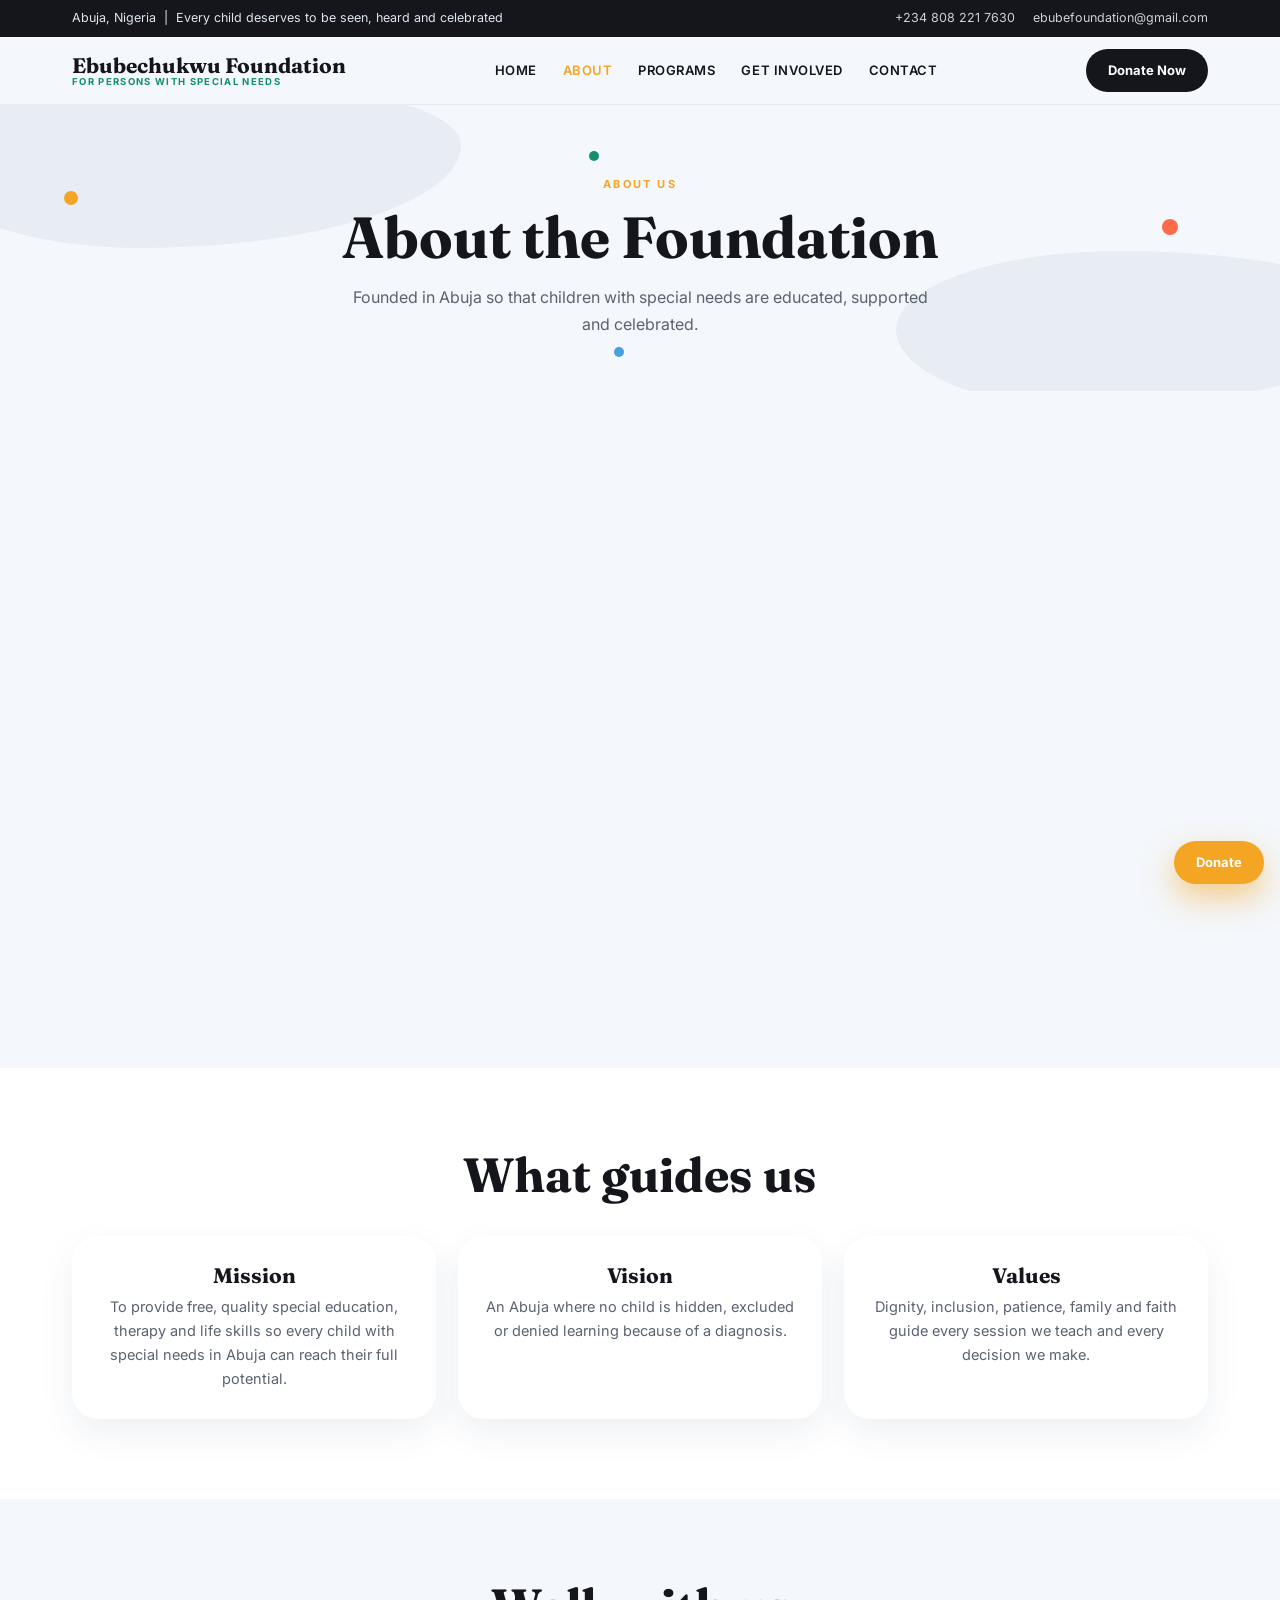
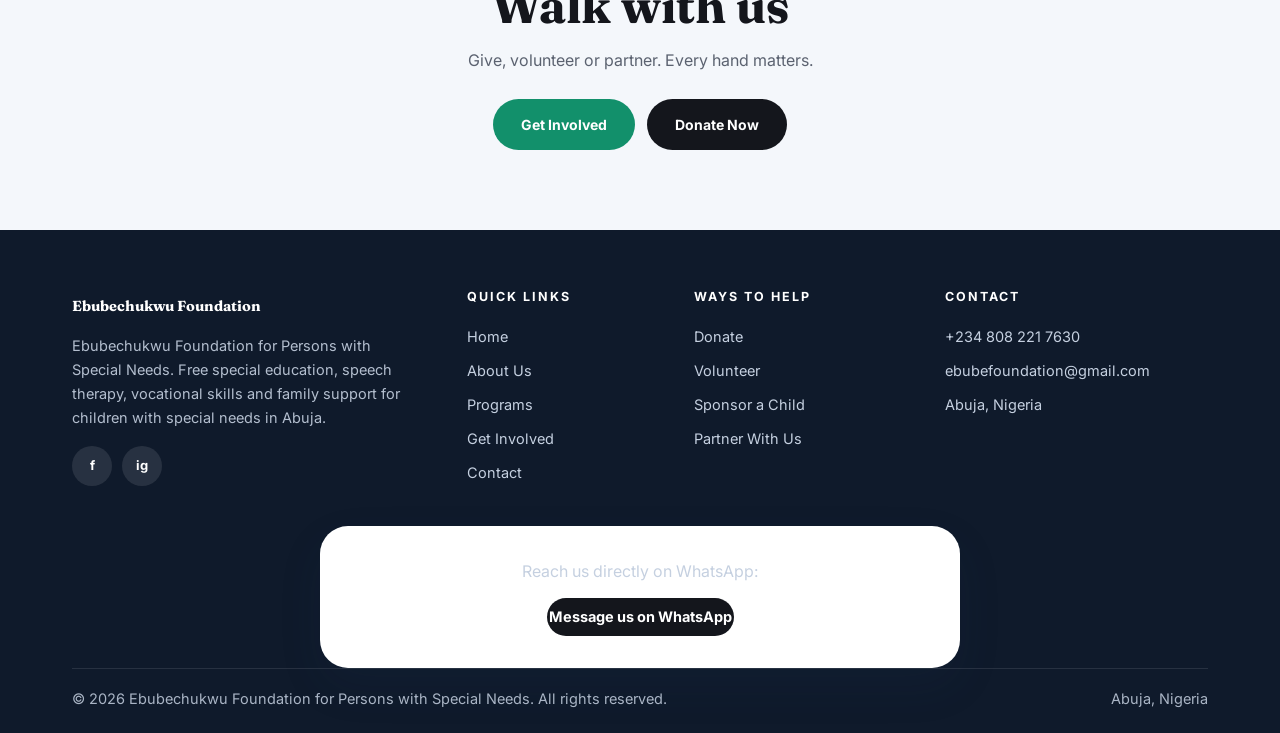
==== about.html @ 906044d1 "Ebubechukwu Foundation website (Gainlove style)" ====
<!DOCTYPE html><html lang="en"><head><meta charset="UTF-8"><meta name="viewport" content="width=device-width,initial-scale=1"><title>About | Ebubechukwu Foundation</title>
<meta name="description" content="Ebubechukwu Foundation for Persons with Special Needs, Abuja. Free special education, speech therapy, vocational skills and family support for children with special needs.">
<link rel="preconnect" href="https://fonts.googleapis.com"><link rel="preconnect" href="https://fonts.gstatic.com" crossorigin>
<link href="https://fonts.googleapis.com/css2?family=Fraunces:opsz,wght@9..144,600;9..144,700&family=Inter:wght@400;500;600;700&display=swap" rel="stylesheet">
<link rel="stylesheet" href="styles.css"></head><body>
<div class="topbar"><div class="wrap"><span>Abuja, Nigeria &nbsp;|&nbsp; Every child deserves to be seen, heard and celebrated</span><span class="t-r"><a href="tel:+2348082217630">+234 808 221 7630</a><a href="mailto:ebubefoundation@gmail.com">ebubefoundation@gmail.com</a></span></div></div>
<nav class="nav"><div class="nav-in"><a class="brand" href="index.html"><span>Ebubechukwu Foundation</span><span>FOR PERSONS WITH SPECIAL NEEDS</span></a>
<div class="menu"><a href="index.html">Home</a>
<a href="about.html" class="on">About</a>
<a href="programs.html">Programs</a>
<a href="get-involved.html">Get Involved</a>
<a href="contact.html">Contact</a></div><a class="btn btn-dk sm nav-cta" href="donate.html">Donate Now</a><button class="burger" aria-label="Menu"><span></span><span></span><span></span></button></div></nav>

<section class="phead"><div class="bgmap"><i style="left:-6%;top:-10%;width:42%;height:60%"></i><i style="right:-8%;bottom:-6%;width:38%;height:55%"></i></div><span class="dot" style="left:5%;top:30%;width:14px;height:14px;background:var(--orange)"></span><span class="dot" style="left:46%;top:16%;width:10px;height:10px;background:var(--green)"></span><span class="dot" style="right:8%;top:40%;width:16px;height:16px;background:#ff6b4a"></span><span class="dot" style="left:48%;bottom:12%;width:10px;height:10px;background:var(--blue)"></span><div class="wrap" style="position:relative;z-index:2"><span class="kicker">ABOUT US</span><h1>About the Foundation</h1><p>Founded in Abuja so that children with special needs are educated, supported and celebrated.</p></div></section>
<section class="sec"><div class="wrap split">
<img class="rd reveal" src="assets/classroom.jpg" alt="Inclusive classroom in Abuja">
<div class="reveal"><h2 class="h2">Our Story</h2>
<p>Ebubechukwu Foundation for Persons with Special Needs began with a simple conviction: every child carries God-given ability, and disability does not diminish worth. Today the foundation provides free special education, speech and language therapy, vocational skills training and family counseling in Abuja for children with autism, Down syndrome, cerebral palsy and learning disabilities.</p>
<p>It also recruits and trains shadow teachers so children can learn alongside their peers, and stands with parents who often carry the weight alone.</p></div>
</div></section>
<section class="sec white"><div class="wrap center"><h2 class="h2">What guides us</h2>
<div class="cards3">
<div class="card"><h3>Mission</h3><p>To provide free, quality special education, therapy and life skills so every child with special needs in Abuja can reach their full potential.</p></div>
<div class="card"><h3>Vision</h3><p>An Abuja where no child is hidden, excluded or denied learning because of a diagnosis.</p></div>
<div class="card"><h3>Values</h3><p>Dignity, inclusion, patience, family and faith guide every session we teach and every decision we make.</p></div>
</div></div></section>
<section class="sec"><div class="wrap center"><h2 class="h2">Walk with us</h2><p class="lead">Give, volunteer or partner. Every hand matters.</p><div class="welcome"><div class="btns"><a class="btn btn-gr" href="get-involved.html">Get Involved</a><a class="btn btn-dk" href="donate.html">Donate Now</a></div></div></div></section>
<footer class="footer"><div class="wrap"><div class="f-grid">
<div class="f-brand"><span class="f-logo">Ebubechukwu Foundation</span><p>Ebubechukwu Foundation for Persons with Special Needs. Free special education, speech therapy, vocational skills and family support for children with special needs in Abuja.</p><div class="soc"><a href="https://www.facebook.com/p/Ebubechukwu-Foundation-for-Persons-with-Special-Needs-61567917706664/" aria-label="Facebook">f</a><a href="https://www.instagram.com/ebubechukwu.foundation/" aria-label="Instagram">ig</a></div></div>
<div><h4>QUICK LINKS</h4><a href="index.html">Home</a><a href="about.html">About Us</a><a href="programs.html">Programs</a><a href="get-involved.html">Get Involved</a><a href="contact.html">Contact</a></div>
<div><h4>WAYS TO HELP</h4><a href="donate.html">Donate</a><a href="get-involved.html">Volunteer</a><a href="donate.html">Sponsor a Child</a><a href="get-involved.html">Partner With Us</a></div>
<div><h4>CONTACT</h4><a href="tel:+2348082217630">+234 808 221 7630</a><a href="mailto:ebubefoundation@gmail.com">ebubefoundation@gmail.com</a><span>Abuja, Nigeria</span></div>
</div>
<div class="panel" style="text-align:center"><p style="margin-bottom:14px">Reach us directly on WhatsApp:</p><a class="btn btn-dk" style="display:inline-block" href="https://wa.me/2348082217630?text=Hello%20Ebubechukwu%20Foundation%2C%20I%20want%20to%20reach%20you%20about%20form-name" target="_blank" rel="noopener">Message us on WhatsApp</a></div>
<div class="f-bottom"><span>&copy; 2026 Ebubechukwu Foundation for Persons with Special Needs. All rights reserved.</span><span>Abuja, Nigeria</span></div></div></footer>
<a class="btn btn-or sm fdonate" href="donate.html">Donate</a>
<script src="app.js"></script></body></html>
---- styles.css ----
:root{--bg:#f4f7fb;--ink:#14161c;--mute:#5b6270;--green:#12906b;--orange:#f5a524;--blue:#4a9fe0;--card:#fff;--line:#e6ebf2}
*{box-sizing:border-box;margin:0;padding:0}
html{scroll-behavior:smooth}
body{font-family:'Inter',system-ui,-apple-system,Segoe UI,sans-serif;color:var(--ink);background:var(--bg);line-height:1.65;-webkit-text-size-adjust:100%;overflow-x:hidden}
h1,h2,h3,h4{font-family:'Fraunces',Georgia,serif;font-weight:700;line-height:1.12;color:var(--ink)}
img{max-width:100%;display:block}
a{color:inherit;text-decoration:none}
.wrap{max-width:1180px;margin:0 auto;padding:0 22px}

/* decorative world-map blobs + dots */
.bgmap{position:absolute;inset:0;overflow:hidden;pointer-events:none;z-index:0}
.bgmap i{position:absolute;background:#e8edf4;border-radius:46% 54% 60% 40%/50% 40% 60% 50%}
.dot{position:absolute;border-radius:50%;z-index:1}

/* buttons */
.btn{display:inline-flex;align-items:center;justify-content:center;gap:8px;padding:12px 26px;border-radius:999px;font-weight:700;font-size:14px;border:2px solid transparent;cursor:pointer;transition:.2s;font-family:inherit;white-space:nowrap}
.btn-dk{background:var(--ink);color:#fff}.btn-dk:hover{background:#2b303b;transform:translateY(-2px)}
.btn-gr{background:var(--green);color:#fff}.btn-gr:hover{background:#0d7a5a;transform:translateY(-2px)}
.btn-or{background:var(--orange);color:#fff}.btn-or:hover{background:#e0931a;transform:translateY(-2px)}
.btn-ol{border-color:var(--ink);color:var(--ink);background:transparent}.btn-ol:hover{background:var(--ink);color:#fff}
.btn.sm{padding:9px 20px;font-size:13px}

/* top contact bar + nav */
.topbar{background:var(--ink);color:#dfe4ee;font-size:12.5px;padding:8px 0}
.topbar .wrap{display:flex;justify-content:space-between;gap:14px;flex-wrap:wrap}
.topbar a{margin-left:18px;opacity:.9}.topbar a:hover{color:var(--orange)}
.nav{position:sticky;top:0;z-index:60;background:rgba(250,250,250,.96);backdrop-filter:blur(8px);border-bottom:1px solid rgba(20,40,70,.08);position:sticky;top:0;z-index:60;background:rgba(244,247,251,.94);backdrop-filter:blur(10px);border-bottom:1px solid var(--line)}
.nav-in{max-width:1180px;margin:0 auto;display:flex;align-items:center;justify-content:space-between;gap:16px;padding:12px 22px}
.brand{display:flex;flex-direction:column;line-height:1.1}
.brand span:first-child{font-family:'Fraunces',serif;font-weight:700;font-size:21px;color:var(--ink)}
.brand span:last-child{font-size:9.5px;letter-spacing:.14em;color:var(--green);font-weight:700}
.menu{display:flex;gap:26px;align-items:center}
.menu a{font-weight:600;font-size:13px;letter-spacing:.04em;text-transform:uppercase;position:relative;padding:4px 0}
.menu a.on,.menu a:hover{color:var(--orange)}
.burger{display:none;background:none;border:0;width:44px;height:44px;cursor:pointer}
.burger span{display:block;width:24px;height:2.5px;background:var(--ink);margin:5px auto;border-radius:2px;transition:.25s}
.burger.open span:nth-child(1){transform:translateY(7.5px) rotate(45deg)}
.burger.open span:nth-child(2){opacity:0}
.burger.open span:nth-child(3){transform:translateY(-7.5px) rotate(-45deg)}

/* HERO: slanted photo strips */
.hero{position:relative;padding:56px 0 60px;overflow:hidden}
.hero .wrap{position:relative;z-index:2;display:grid;grid-template-columns:1fr 1fr;gap:30px;align-items:center}
.hero .wrap>*{min-width:0}
.hero h1{font-size:clamp(40px,6vw,72px);letter-spacing:-.01em;margin-bottom:22px}
.hero p{color:var(--mute);font-size:16px;max-width:430px;margin-bottom:28px}
.strips{position:relative;height:400px;overflow:hidden}
.strip{position:absolute;width:132px;height:350px;border-radius:80px;overflow:hidden;transform:rotate(28deg);box-shadow:0 20px 40px rgba(20,40,70,.18);border:5px solid #fff}
.strip img{width:200%;height:100%;object-fit:cover;transform:rotate(-28deg) scale(1.35)}
.strip:nth-child(1){left:2%;top:30px}
.strip:nth-child(2){left:26%;top:0;height:390px}
.strip:nth-child(3){left:50%;top:24px}
.strip:nth-child(4){left:74%;top:50px;height:340px}

/* sections */
.sec{padding:80px 0;position:relative}
.sec.white{background:#fff}
.center{text-align:center}
.kicker{display:block;font-size:11px;font-weight:700;letter-spacing:.2em;text-transform:uppercase;color:var(--orange);margin-bottom:12px}
.h2{font-size:clamp(30px,4.4vw,48px);margin-bottom:14px}
.lead{color:var(--mute);font-size:16px;max-width:640px;margin:0 auto 10px}
.left .lead{margin-left:0}

/* programs: rounded cards with black pill */
.cards{display:grid;grid-template-columns:repeat(3,1fr);gap:26px;margin-top:44px}
.pcard{background:var(--card);border-radius:28px;overflow:hidden;box-shadow:0 18px 44px rgba(30,60,100,.1);text-align:center;transition:.25s;display:flex;flex-direction:column}
.pcard:hover{transform:translateY(-6px);box-shadow:0 26px 54px rgba(30,60,100,.16)}
.pcard .ph{aspect-ratio:4/3;overflow:hidden;margin:12px 12px 0;border-radius:22px}
.pcard .ph img{width:100%;height:100%;object-fit:cover;transition:.5s}
.pcard:hover .ph img{transform:scale(1.06)}
.pcard .bd{padding:22px 22px 28px;flex:1;display:flex;flex-direction:column;align-items:center}
.pcard h3{font-size:21px;margin-bottom:10px}
.pcard p{color:var(--mute);font-size:14.5px;margin-bottom:18px;flex:1}

/* welcome block */
.welcome{text-align:center;position:relative}
.welcome .btns{display:flex;gap:12px;justify-content:center;margin-top:26px;flex-wrap:wrap}

/* story: circle photo cluster */
.story{display:grid;grid-template-columns:1fr 1fr;gap:56px;align-items:center}
.cluster{position:relative;aspect-ratio:1;max-width:480px;margin:0 auto;width:100%}
.cluster .c1{position:absolute;left:4%;top:8%;width:76%;aspect-ratio:1;border-radius:50%;overflow:hidden;border:7px solid #fff;box-shadow:0 24px 50px rgba(20,40,70,.2)}
.cluster .c2{position:absolute;right:0;top:0;width:34%;aspect-ratio:1;border-radius:50%;overflow:hidden;border:6px solid #fff;box-shadow:0 18px 40px rgba(20,40,70,.2)}
.cluster .c3{position:absolute;left:-2%;bottom:6%;width:26%;aspect-ratio:1;border-radius:50%;overflow:hidden;border:6px solid #fff;box-shadow:0 18px 40px rgba(20,40,70,.2)}
.cluster img{width:100%;height:100%;object-fit:cover}
.story h2{font-size:clamp(28px,3.6vw,40px);margin-bottom:14px}
.story h5{font-size:14px;margin:10px 0 8px}
.story p{color:var(--mute);font-size:15px;margin-bottom:12px}
.link{font-weight:700;color:var(--orange);font-size:14px}

/* give: tabs + big photo */
.give{display:grid;grid-template-columns:1fr 1.1fr;gap:40px;align-items:stretch}
.give>*{min-width:0}
.give .photo{border-radius:30px;overflow:hidden;min-height:340px}
.give .photo img{width:100%;height:100%;object-fit:cover}
.tabsbox{background:#fff;border-radius:26px;padding:26px;box-shadow:0 18px 44px rgba(30,60,100,.1)}
.tabs{display:flex;gap:6px;border-bottom:1px solid var(--line);margin-bottom:20px;overflow-x:auto}
.tab{background:none;border:0;padding:10px 16px;font-weight:700;font-size:13px;color:var(--mute);cursor:pointer;font-family:inherit;border-bottom:3px solid transparent;white-space:nowrap}
.tab.on{color:var(--orange);border-color:var(--orange)}
.tabpane{display:none}.tabpane.on{display:block}
.tabpane h3{font-size:22px;margin-bottom:8px}
.tabpane p{color:var(--mute);font-size:14.5px;margin-bottom:16px}

/* donate strip (from Alone reference) */
.donate{background:linear-gradient(135deg,var(--orange),#ffbf4a);border-radius:30px;padding:30px;display:grid;grid-template-columns:1fr 2fr;gap:24px;align-items:center;box-shadow:0 24px 50px rgba(245,165,36,.35)}
.donate h3{color:#fff;font-size:26px;margin-bottom:4px}
.donate p{color:#fff6e4;font-size:14px}
.amts{display:flex;gap:10px;flex-wrap:wrap}
.amt{border:2px solid #fff;color:#fff;border-radius:999px;padding:9px 20px;font-weight:700;font-size:14px;cursor:pointer;background:transparent;font-family:inherit}
.amt.on,.amt:hover{background:#fff;color:var(--orange)}
.dline{display:flex;gap:10px;margin-top:12px}
.dline input{flex:1;min-width:0;border:0;border-radius:999px;padding:13px 20px;font-size:16px;font-family:inherit}

/* stats */
.stats{display:grid;grid-template-columns:repeat(4,1fr);gap:18px;margin-top:40px}
.stat{background:#fff;border-radius:24px;padding:26px 14px;text-align:center;box-shadow:0 14px 34px rgba(30,60,100,.08)}
.stat b{display:block;font-family:'Fraunces',serif;font-size:30px;color:var(--green)}
.stat span{font-size:13.5px;color:var(--mute)}

/* page header */
.phead{padding:70px 0 54px;text-align:center;position:relative;overflow:hidden}
.phead h1{font-size:clamp(34px,5.4vw,58px)}
.phead p{color:var(--mute);max-width:600px;margin:14px auto 0}

/* two-col content */
.split{display:grid;grid-template-columns:1fr 1fr;gap:50px;align-items:center}
.split img.rd{border-radius:30px;width:100%;aspect-ratio:1.05;object-fit:cover;box-shadow:0 24px 50px rgba(20,40,70,.16)}
.split p{color:var(--mute);margin-bottom:14px}
.cards3{display:grid;grid-template-columns:repeat(3,1fr);gap:22px;margin-top:34px}
.card{background:#fff;border-radius:26px;padding:28px 24px;box-shadow:0 14px 34px rgba(30,60,100,.08)}
.card h3{font-size:21px;margin-bottom:8px}.card p{color:var(--mute);font-size:14.5px}

/* program list */
.plist{display:grid;gap:22px;margin-top:30px}
.prow{display:grid;grid-template-columns:260px 1fr;gap:26px;background:#fff;border-radius:28px;padding:16px;box-shadow:0 14px 34px rgba(30,60,100,.08);align-items:center}
.prow.noimg{grid-template-columns:1fr;padding:26px 30px}
.prow .ph{border-radius:22px;overflow:hidden;aspect-ratio:4/3}.prow .ph img{width:100%;height:100%;object-fit:cover}
.prow h3{font-size:22px;margin-bottom:8px}.prow p{color:var(--mute);font-size:15px}

/* forms */
.panel{background:#fff;border-radius:28px;padding:32px;box-shadow:0 18px 44px rgba(30,60,100,.1);max-width:640px;margin:0 auto}
.form{display:grid;gap:14px}
.form label{font-weight:600;font-size:13.5px;display:block}
.form input,.form select,.form textarea{width:100%;border:2px solid var(--line);border-radius:16px;padding:13px 15px;font-size:16px;font-family:inherit;background:#fff;margin-top:5px}
.form input:focus,.form select:focus,.form textarea:focus{outline:0;border-color:var(--orange)}
.micro{text-align:center;color:var(--mute);font-size:14px;margin-top:18px}
.micro a{color:var(--green);font-weight:600}

/* footer */
.footer{background:#0f1a2b;color:#c5d0e0;padding-top:60px;margin-top:0}
.f-grid{display:grid;grid-template-columns:1.5fr .8fr .9fr 1.1fr;gap:36px;padding-bottom:36px}
.footer h4{font-family:'Inter',sans-serif;color:#fff;font-size:12.5px;letter-spacing:.16em;margin-bottom:16px}
.footer a,.footer span{display:block;padding:5px 0;font-size:14.5px}
.footer a:hover{color:var(--orange)}
.f-logo{font-family:'Fraunces',serif;font-weight:700;font-size:24px;color:#fff;display:block;margin-bottom:10px}
.f-brand p{font-size:14.5px;opacity:.9;max-width:340px}
.soc{display:flex;gap:10px;margin-top:16px}
.soc a{width:40px;height:40px;border-radius:50%;background:rgba(255,255,255,.1);display:grid;place-items:center;padding:0;font-weight:700;font-size:13px;color:#fff}
.soc a:hover{background:var(--orange);color:#fff}
.f-news{display:flex;gap:8px;align-items:center;border-top:1px solid rgba(255,255,255,.12);padding:22px 0;flex-wrap:wrap}
.f-news p{flex:1 1 200px;color:#fff;font-weight:600;font-size:14.5px}
.f-news input{flex:1 1 220px;min-width:0;border:0;border-radius:999px;padding:12px 18px;font-size:14px;font-family:inherit}
.f-news button{border:0;background:var(--orange);color:#fff;border-radius:999px;padding:12px 24px;font-weight:700;cursor:pointer;font-family:inherit}
.f-bottom{border-top:1px solid rgba(255,255,255,.12);padding:18px 0 22px;display:flex;justify-content:space-between;gap:10px;flex-wrap:wrap;font-size:13px;opacity:.85}
.f-bottom span{padding:0}
.fdonate{position:fixed;right:16px;bottom:16px;z-index:70;box-shadow:0 14px 30px rgba(245,165,36,.5)}
.reveal{opacity:0;transform:translateY(22px);transition:.7s ease}.reveal.in{opacity:1;transform:none}

@media(max-width:980px){
 .hero .wrap,.story,.give,.split,.donate{grid-template-columns:minmax(0,1fr)}
 .strips{height:300px;max-width:520px;margin:0 auto;width:100%}
 .strip{width:112px;height:340px}
 .strip:nth-child(2){height:370px}.strip:nth-child(4){height:310px}
 .cards,.cards3{grid-template-columns:1fr 1fr}
 .stats{grid-template-columns:1fr 1fr}
 .f-grid{grid-template-columns:1fr 1fr}
}
@media(max-width:760px){
 .topbar .t-r{display:none}
 .burger{display:block}.nav-cta{display:none}
 .menu{position:absolute;left:0;right:0;top:100%;background:#fff;flex-direction:column;align-items:stretch;gap:0;padding:6px 22px 16px;border-bottom:1px solid var(--line);box-shadow:0 18px 30px rgba(0,0,0,.1);max-height:0;overflow:hidden;opacity:0;pointer-events:none;transition:.28s}
 .menu.open{max-height:480px;opacity:1;pointer-events:auto}
 .menu a{padding:14px 2px;border-bottom:1px solid var(--line)}
 .hero{padding:40px 0 56px}
 .hero .wrap{gap:10px}
 .strips{height:280px}
 .strip{width:86px;height:270px;border-width:4px}
 .strip:nth-child(2){height:295px}.strip:nth-child(4){height:250px}
 .sec{padding:56px 0}
 .cards,.cards3,.stats{grid-template-columns:minmax(0,1fr)}
 .prow{grid-template-columns:1fr}
 .donate{padding:24px 18px}
 .dline{flex-direction:column}.dline .btn{width:100%}
 .f-grid{grid-template-columns:1fr}
 .panel{padding:22px 18px}
 .tabsbox{padding:18px}
}

html{overflow-x:clip}body{max-width:100%}
.tabsbox,.give .photo{max-width:100%}
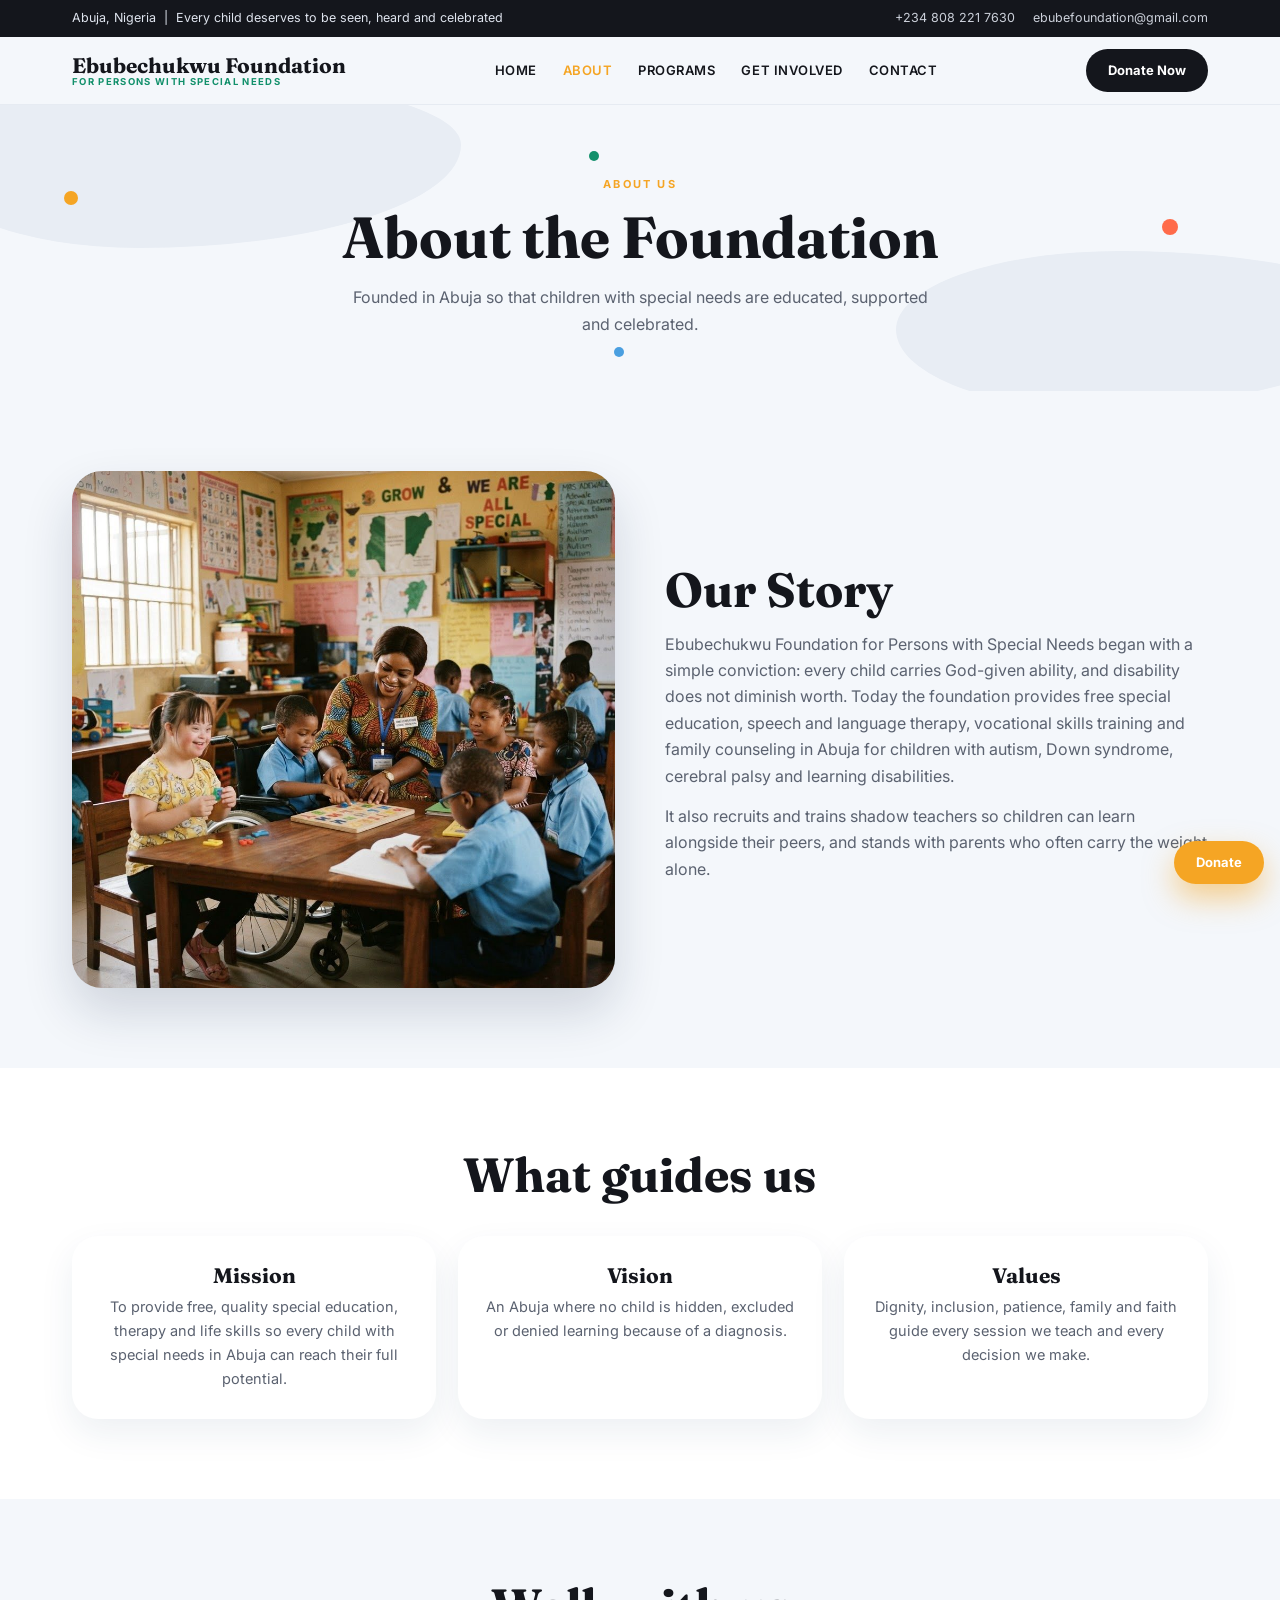
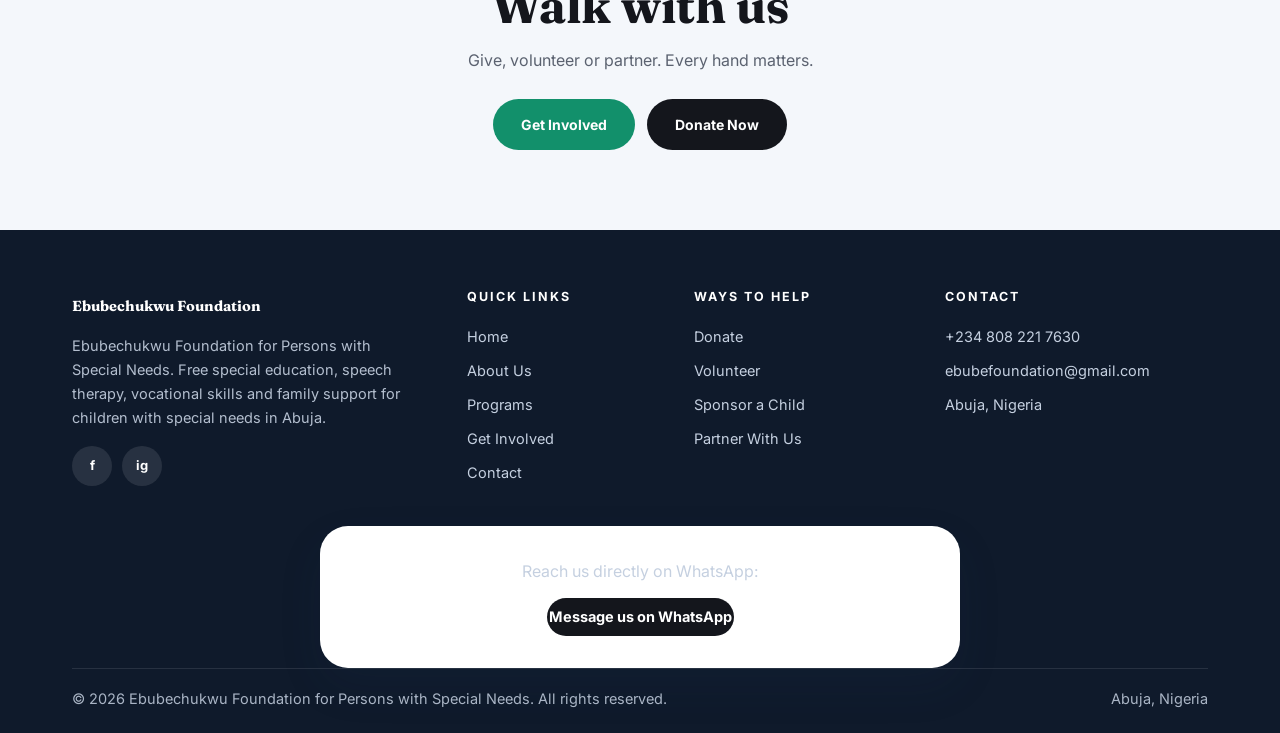
==== commit 027621ee: "cache-bust css and js references" ====
--- a/about.html
+++ b/about.html
@@ -2,7 +2,7 @@
 <meta name="description" content="Ebubechukwu Foundation for Persons with Special Needs, Abuja. Free special education, speech therapy, vocational skills and family support for children with special needs.">
 <link rel="preconnect" href="https://fonts.googleapis.com"><link rel="preconnect" href="https://fonts.gstatic.com" crossorigin>
 <link href="https://fonts.googleapis.com/css2?family=Fraunces:opsz,wght@9..144,600;9..144,700&family=Inter:wght@400;500;600;700&display=swap" rel="stylesheet">
-<link rel="stylesheet" href="styles.css"></head><body>
+<link rel="stylesheet" href="styles.css?v=2"></head><body>
 <div class="topbar"><div class="wrap"><span>Abuja, Nigeria &nbsp;|&nbsp; Every child deserves to be seen, heard and celebrated</span><span class="t-r"><a href="tel:+2348082217630">+234 808 221 7630</a><a href="mailto:ebubefoundation@gmail.com">ebubefoundation@gmail.com</a></span></div></div>
 <nav class="nav"><div class="nav-in"><a class="brand" href="index.html"><span>Ebubechukwu Foundation</span><span>FOR PERSONS WITH SPECIAL NEEDS</span></a>
 <div class="menu"><a href="index.html">Home</a>
@@ -34,4 +34,4 @@
 <div class="panel" style="text-align:center"><p style="margin-bottom:14px">Reach us directly on WhatsApp:</p><a class="btn btn-dk" style="display:inline-block" href="https://wa.me/2348082217630?text=Hello%20Ebubechukwu%20Foundation%2C%20I%20want%20to%20reach%20you%20about%20form-name" target="_blank" rel="noopener">Message us on WhatsApp</a></div>
 <div class="f-bottom"><span>&copy; 2026 Ebubechukwu Foundation for Persons with Special Needs. All rights reserved.</span><span>Abuja, Nigeria</span></div></div></footer>
 <a class="btn btn-or sm fdonate" href="donate.html">Donate</a>
-<script src="app.js"></script></body></html>+<script src="app.js?v=2"></script></body></html>
--- a/styles.css
+++ b/styles.css
@@ -164,7 +164,7 @@
 .f-bottom{border-top:1px solid rgba(255,255,255,.12);padding:18px 0 22px;display:flex;justify-content:space-between;gap:10px;flex-wrap:wrap;font-size:13px;opacity:.85}
 .f-bottom span{padding:0}
 .fdonate{position:fixed;right:16px;bottom:16px;z-index:70;box-shadow:0 14px 30px rgba(245,165,36,.5)}
-.reveal{opacity:0;transform:translateY(22px);transition:.7s ease}.reveal.in{opacity:1;transform:none}
+.js .reveal{opacity:0;transform:translateY(22px);transition:.7s ease}.js .reveal.in{opacity:1;transform:none}
 
 @media(max-width:980px){
  .hero .wrap,.story,.give,.split,.donate{grid-template-columns:minmax(0,1fr)}
